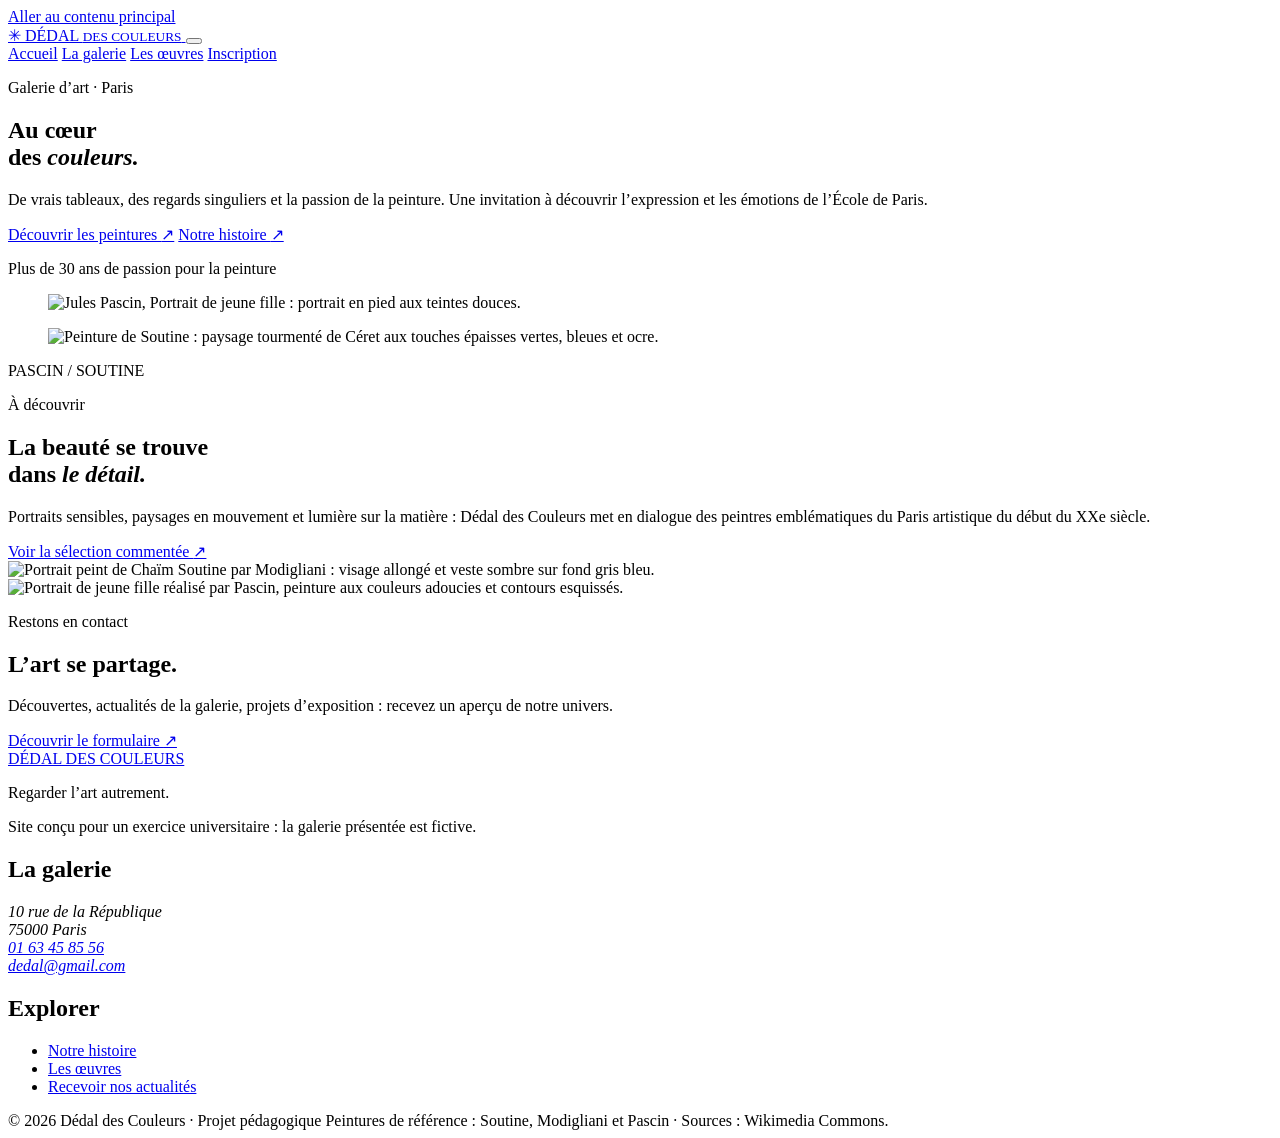
==== index.html @ a95912ec "Add files via upload" ====
<!doctype html>
<html lang="fr">
<head>
  <meta charset="utf-8">
  <meta name="viewport" content="width=device-width, initial-scale=1">
  <meta name="description" content="Découvrez Dédal des Couleurs, galerie d’art fictive à Paris : vrais tableaux de Soutine, Modigliani et Pascin, histoire et couleurs.">
  <meta name="theme-color" content="#263e35">
  <meta name="color-scheme" content="light">
  <meta property="og:type" content="website">
  <meta property="og:locale" content="fr_FR">
  <meta property="og:site_name" content="Dédal des Couleurs">
  <meta property="og:title" content="Accueil | Dédal des Couleurs — Galerie d’art à Paris">
  <meta property="og:description" content="Découvrez Dédal des Couleurs, galerie d’art fictive à Paris : vrais tableaux de Soutine, Modigliani et Pascin, histoire et couleurs.">
  <title>Accueil | Dédal des Couleurs — Galerie d’art à Paris</title>
  <link rel="icon" href="images/favicon.svg" type="image/svg+xml">
  <link rel="stylesheet" href="css/styles.css">
  <script src="js/main.js" defer></script>
</head>
<body>
  <a class="skip-link" href="#contenu">Aller au contenu principal</a>
  <header class="site-header">
    <div class="header-inner container">
      <a class="brand" href="index.html" aria-label="Dédal des Couleurs : retour à l’accueil">
        <span class="brand-mark" aria-hidden="true">✳</span>
        <span class="brand-name">DÉDAL <small>DES COULEURS</small></span>
      </a>
      <button class="menu-toggle" type="button" aria-controls="navigation" aria-expanded="false" aria-label="Ouvrir le menu">
        <span class="menu-lines" aria-hidden="true"><span></span><span></span><span></span></span>
      </button>
      <nav class="navigation" id="navigation" aria-label="Navigation principale">
      <a href="index.html" aria-current="page">Accueil</a>
      <a href="galerie.html">La galerie</a>
      <a href="oeuvres.html">Les œuvres</a>
      <a href="inscription.html">Inscription</a>
      </nav>
    </div>
  </header>
  <main id="contenu">
    <section class="hero container" aria-labelledby="accueil-titre">
      <div class="hero-copy enter">
        <p class="eyebrow">Galerie d’art · Paris</p>
        <h1 id="accueil-titre">Au cœur<br>des <em>couleurs.</em></h1>
        <p class="lead">De vrais tableaux, des regards singuliers et la passion de la peinture. Une invitation à découvrir l’expression et les émotions de l’École de Paris.</p>
        <div class="hero-actions">
          <a class="button button-dark" href="oeuvres.html">Découvrir les peintures <span aria-hidden="true">↗</span></a>
          <a class="underlined-link" href="galerie.html">Notre histoire <span aria-hidden="true">↗</span></a>
        </div>
        <p class="hero-aside"><span class="hairline" aria-hidden="true"></span> Plus de 30 ans de passion pour la peinture</p>
      </div>
      <div class="hero-art enter-delayed">
        <figure class="hero-art-primary"><img data-art-file="portrait-jeune-fille-pascin.jpg" src="images/peintures/portrait-jeune-fille-pascin.jpg" width="268" height="346" alt="Jules Pascin, Portrait de jeune fille : portrait en pied aux teintes douces." fetchpriority="high"></figure>
        <figure class="hero-art-secondary"><img data-art-file="vue-de-ceret.jpg" src="images/peintures/vue-de-ceret.jpg" width="960" height="687" alt="Peinture de Soutine : paysage tourmenté de Céret aux touches épaisses vertes, bleues et ocre." loading="lazy" referrerpolicy="no-referrer"></figure>
        <p class="art-marker">PASCIN / SOUTINE</p>
      </div>
    </section>
    <section class="section-tint" aria-labelledby="decouvrir-titre">
      <div class="container discovery-grid">
        <div class="discovery-text">
          <p class="eyebrow">À découvrir</p>
          <h2 id="decouvrir-titre">La beauté se trouve<br>dans <em>le détail.</em></h2>
          <p>Portraits sensibles, paysages en mouvement et lumière sur la matière : Dédal des Couleurs met en dialogue des peintres emblématiques du Paris artistique du début du XXe siècle.</p>
          <a class="underlined-link" href="oeuvres.html">Voir la sélection commentée <span aria-hidden="true">↗</span></a>
        </div>
        <div class="discovery-art" aria-label="Deux reproductions de peintures historiques">
          <img data-art-file="portrait-de-soutine.jpg" src="images/peintures/portrait-de-soutine.jpg" width="960" height="1490" alt="Portrait peint de Chaïm Soutine par Modigliani : visage allongé et veste sombre sur fond gris bleu." loading="lazy" referrerpolicy="no-referrer">
          <img data-art-file="portrait-jeune-fille-pascin.jpg" src="images/peintures/portrait-jeune-fille-pascin.jpg" width="500" height="700" alt="Portrait de jeune fille réalisé par Pascin, peinture aux couleurs adoucies et contours esquissés." loading="lazy" referrerpolicy="no-referrer">
        </div>
      </div>
    </section>
    <section class="container invitation" aria-labelledby="invitation-titre">
      <p class="eyebrow">Restons en contact</p>
      <h2 id="invitation-titre">L’art se partage.</h2>
      <p>Découvertes, actualités de la galerie, projets d’exposition : recevez un aperçu de notre univers.</p>
      <a class="button button-light" href="inscription.html">Découvrir le formulaire <span aria-hidden="true">↗</span></a>
    </section>
  </main>
  <footer class="site-footer">
    <div class="container footer-grid">
      <div>
        <a class="footer-brand" href="index.html">DÉDAL DES COULEURS</a>
        <p>Regarder l’art autrement.</p>
        <p class="footer-note">Site conçu pour un exercice universitaire : la galerie présentée est fictive.</p>
      </div>
      <div>
        <h2>La galerie</h2>
        <address>10 rue de la République<br>75000 Paris<br>
          <a href="tel:+33163458556">01 63 45 85 56</a><br>
          <a href="mailto:dedal@gmail.com">dedal@gmail.com</a>
        </address>
      </div>
      <div>
        <h2>Explorer</h2>
        <ul>
          <li><a href="galerie.html">Notre histoire</a></li>
          <li><a href="oeuvres.html">Les œuvres</a></li>
          <li><a href="inscription.html">Recevoir nos actualités</a></li>
        </ul>
      </div>
    </div>
    <div class="container footer-bottom">
      <span>© 2026 Dédal des Couleurs · Projet pédagogique</span>
      <span>Peintures de référence : Soutine, Modigliani et Pascin · Sources : Wikimedia Commons.</span>
    </div>
  </footer>
</body>
</html>
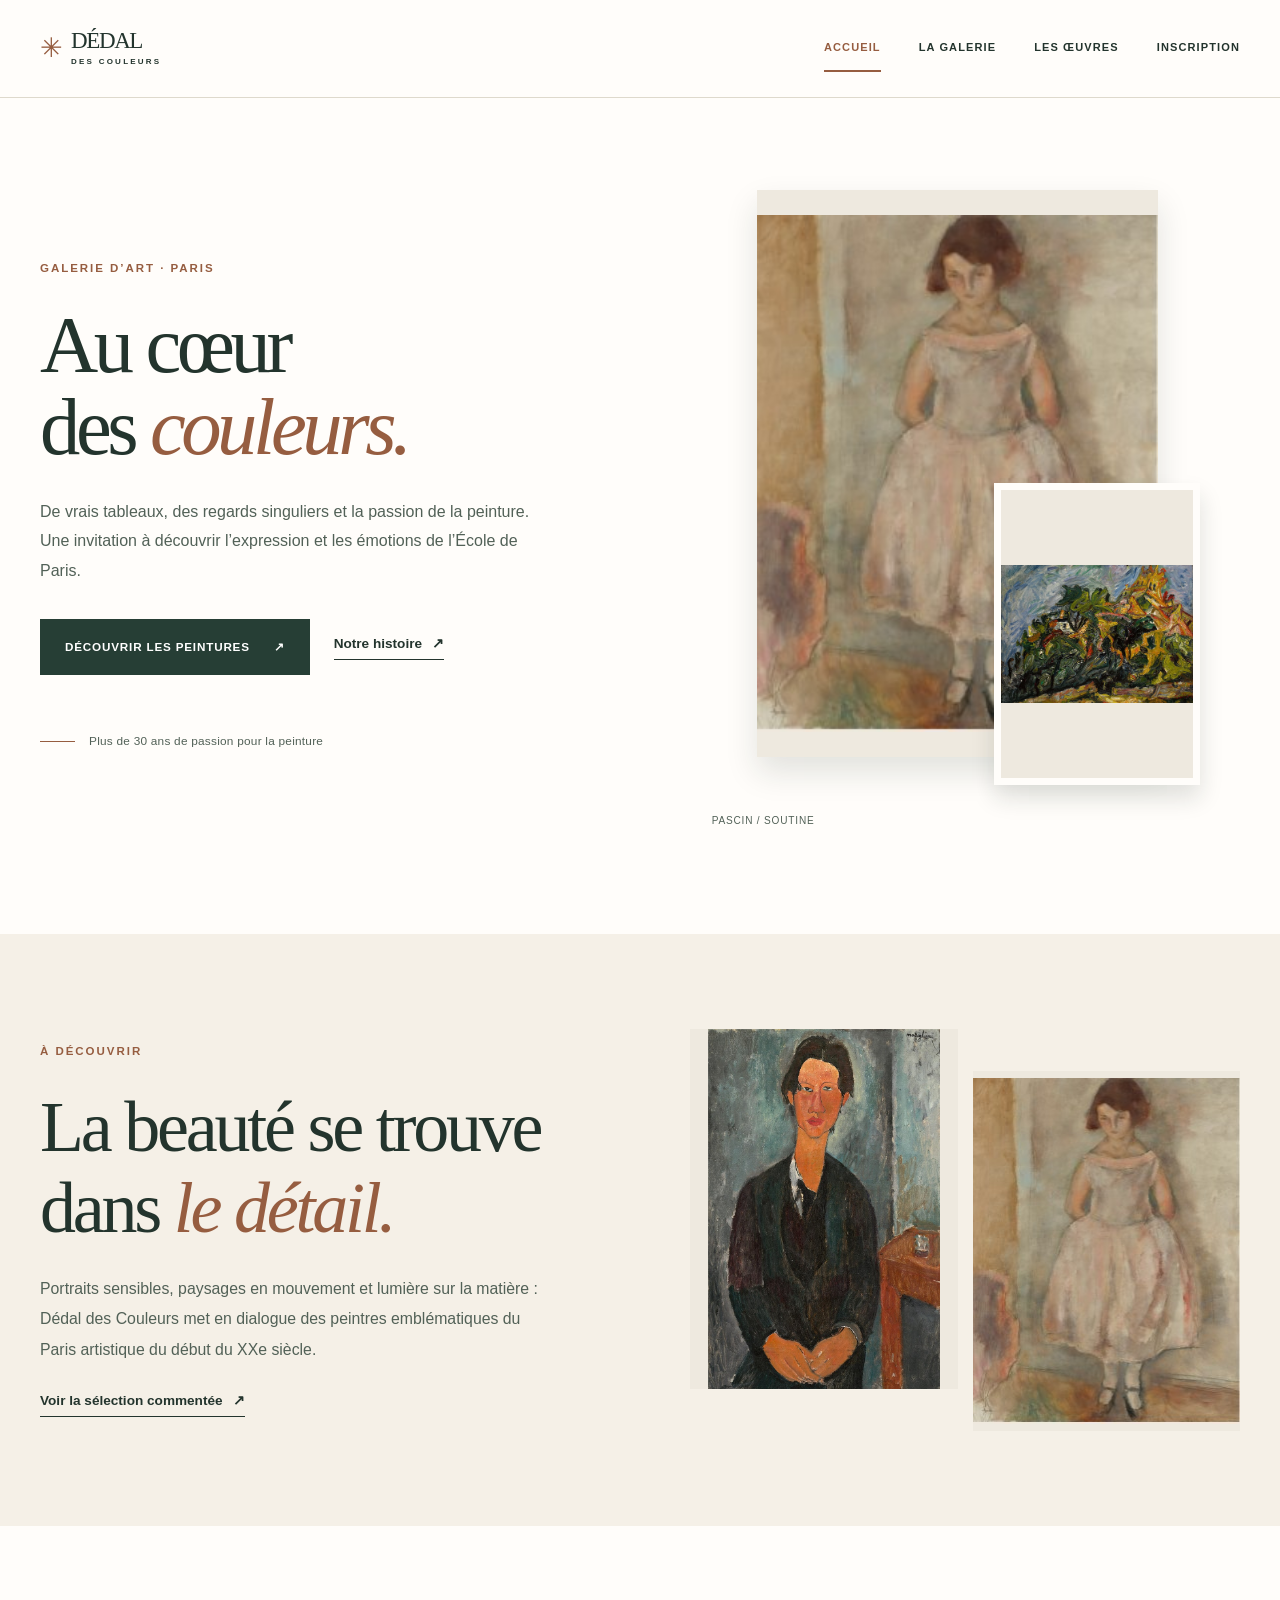
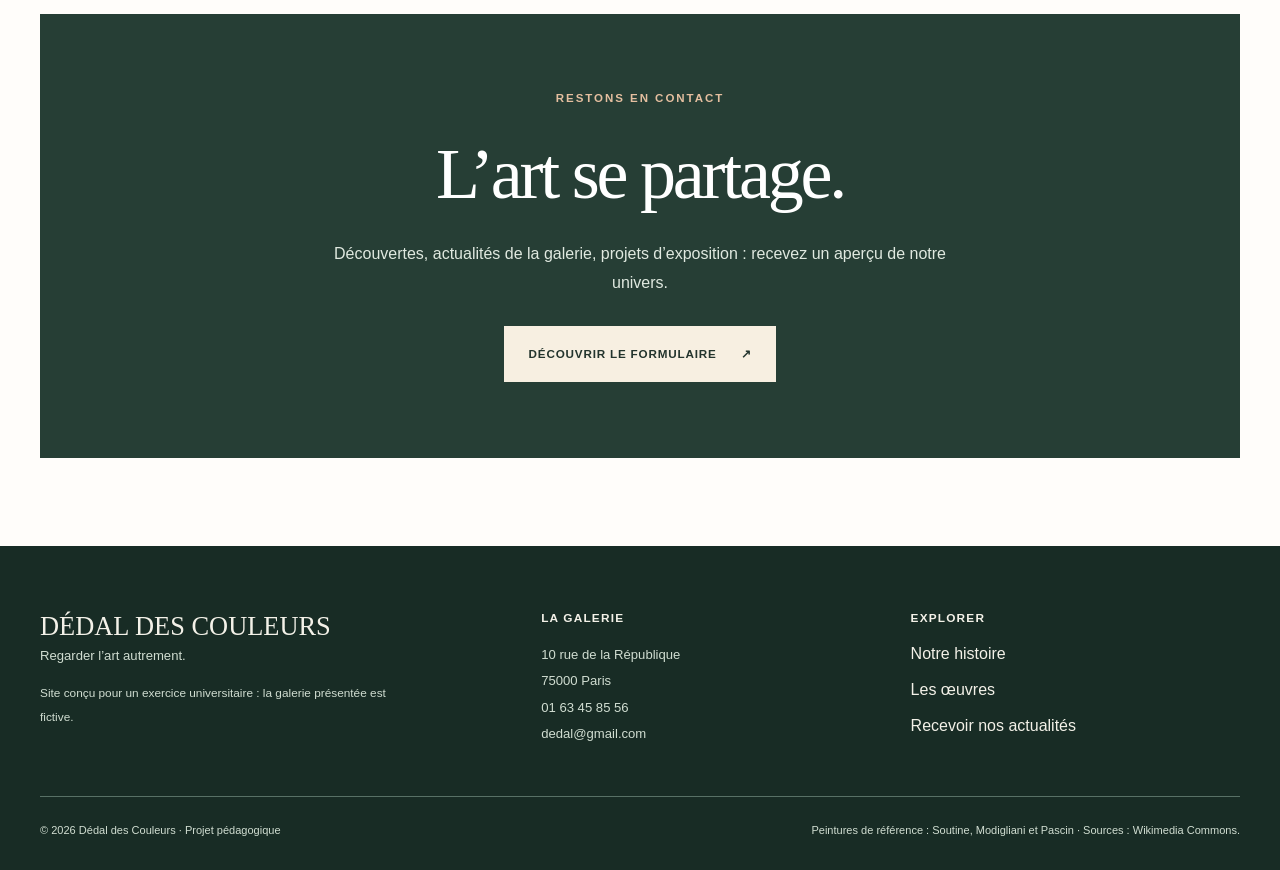
==== commit 624b4bb7: "Correction de l'accessibilité HTML de la page d'accueil" ====
--- a/index.html
+++ b/index.html
@@ -61,7 +61,7 @@
           <p>Portraits sensibles, paysages en mouvement et lumière sur la matière : Dédal des Couleurs met en dialogue des peintres emblématiques du Paris artistique du début du XXe siècle.</p>
           <a class="underlined-link" href="oeuvres.html">Voir la sélection commentée <span aria-hidden="true">↗</span></a>
         </div>
-        <div class="discovery-art" aria-label="Deux reproductions de peintures historiques">
+        <div class="discovery-art" role="group" aria-label="Deux reproductions de peintures historiques">
           <img data-art-file="portrait-de-soutine.jpg" src="images/peintures/portrait-de-soutine.jpg" width="960" height="1490" alt="Portrait peint de Chaïm Soutine par Modigliani : visage allongé et veste sombre sur fond gris bleu." loading="lazy" referrerpolicy="no-referrer">
           <img data-art-file="portrait-jeune-fille-pascin.jpg" src="images/peintures/portrait-jeune-fille-pascin.jpg" width="500" height="700" alt="Portrait de jeune fille réalisé par Pascin, peinture aux couleurs adoucies et contours esquissés." loading="lazy" referrerpolicy="no-referrer">
         </div>
--- a/css/styles.css
+++ b/css/styles.css
@@ -0,0 +1,286 @@
+/*
+  DÉDAL DES COULEURS — Intégration HTML / CSS
+  Approche mobile-first. Les variables reproduisent la direction graphique
+  du prototype Figma (vert profond, blanc cassé, ocre, typographie éditoriale).
+*/
+:root {
+  color-scheme: light;
+  --paper: #fffdfa;
+  --ink: #23342d;
+  --pine: #263e35;
+  --pine-dark: #182c25;
+  --cream: #f5f0e7;
+  --ochre: #965d40;
+  --muted: #526157;
+  --line: #ded9cc;
+  --serif: Georgia, "Times New Roman", serif;
+  --sans: "Segoe UI", Arial, Helvetica, sans-serif;
+  --radius: 0;
+  --width: 1200px;
+}
+
+/* Base et accessibilité */
+*, *::before, *::after { box-sizing: border-box; }
+html { scroll-behavior: smooth; }
+body { margin: 0; background: var(--paper); color: var(--ink); font-family: var(--sans); line-height: 1.55; }
+img { display: block; max-width: 100%; height: auto; }
+a { color: inherit; }
+button, input { font: inherit; }
+button { cursor: pointer; }
+a, button, input { -webkit-tap-highlight-color: transparent; }
+:focus-visible { outline: 3px solid #a66343; outline-offset: 4px; }
+::selection { background: #e9cbb5; color: #17251e; }
+.container { width: min(var(--width), calc(100% - 40px)); margin-inline: auto; }
+.skip-link { position: absolute; z-index: 1000; top: -100px; left: 12px; padding: 12px 20px; color: #fff; background: #182c25; }
+.skip-link:focus { top: 10px; }
+
+/* En-tête et navigation : fonctionnels sur toutes les pages */
+.site-header { position: relative; z-index: 50; background: var(--paper); border-bottom: 1px solid var(--line); }
+.header-inner { min-height: 76px; display: flex; align-items: center; justify-content: space-between; gap: 18px; flex-wrap: wrap; }
+.brand { display: inline-flex; align-items: center; gap: 8px; min-width: 0; text-decoration: none; }
+.brand-mark { color: var(--ochre); font-size: 27px; line-height: 1; }
+.brand-name { font: 400 19px/1 var(--serif); letter-spacing: -.06em; white-space: nowrap; }
+.brand-name small { display: block; font: 600 8px/1.3 var(--sans); letter-spacing: .28em; margin-top: 5px; }
+.menu-toggle { display: none; width: 44px; height: 44px; align-items: center; justify-content: center; padding: 8px; border: 1px solid #879389; background: transparent; color: var(--ink); }
+.menu-lines { display: flex; flex-direction: column; gap: 5px; }
+.menu-lines > span { display: block; width: 21px; height: 2px; background: currentColor; transition: transform .2s ease, opacity .2s ease; }
+.has-js .menu-toggle { display: flex; }
+.has-js .menu-toggle[aria-expanded="true"] .menu-lines span:first-child { transform: translateY(7px) rotate(45deg); }
+.has-js .menu-toggle[aria-expanded="true"] .menu-lines span:nth-child(2) { opacity: 0; }
+.has-js .menu-toggle[aria-expanded="true"] .menu-lines span:last-child { transform: translateY(-7px) rotate(-45deg); }
+.navigation { flex-basis: 100%; display: flex; flex-direction: column; width: 100%; padding: 0 0 12px; }
+.navigation a { display: block; padding: 12px 0; border-bottom: 1px solid var(--line); text-decoration: none; font-size: .79rem; font-weight: 650; letter-spacing: .085em; text-transform: uppercase; }
+.navigation a:hover, .navigation a[aria-current="page"] { color: var(--ochre); }
+.has-js .navigation { display: none; }
+.has-js .navigation.is-open { display: flex; }
+
+/* Composants communs */
+.eyebrow { margin: 0 0 26px; color: var(--ochre); font-size: .72rem; letter-spacing: .17em; font-weight: 700; text-transform: uppercase; }
+h1, h2, h3, p, figure { margin-top: 0; }
+h1, h2, h3 { text-wrap: balance; }
+h1, h2, h3 { font-family: var(--serif); font-weight: 400; }
+h1 em, h2 em { color: var(--ochre); font-weight: 400; }
+.lead { color: var(--muted); font-size: 1rem; line-height: 1.83; }
+.button { display: inline-flex; align-items: center; justify-content: center; gap: 24px; min-height: 56px; max-width: 100%; padding: 16px 24px; border: 1px solid transparent; border-radius: var(--radius); text-decoration: none; font-size: .73rem; line-height: 1.4; font-weight: 700; letter-spacing: .07em; text-transform: uppercase; text-align: center; transition: background-color .2s ease, transform .2s ease; }
+.button:hover { transform: translateY(-2px); }
+.button-dark { color: #fff; background: var(--pine); }
+.button-dark:hover { background: #35594a; }
+.button-light { color: var(--ink); background: #f7efe1; }
+.button-light:hover { background: #fff; }
+.underlined-link { display: inline-flex; gap: 10px; padding-bottom: 5px; border-bottom: 1px solid currentColor; text-decoration: none; font-size: .85rem; font-weight: 700; }
+.underlined-link:hover { color: var(--ochre); }
+.section-tint { background: var(--cream); }
+.small-note { font-size: .85rem; color: var(--muted); }
+
+/* Page d'accueil */
+.hero { display: grid; gap: 48px; padding-block: 70px 100px; }
+.hero-copy { align-self: center; }
+.hero h1 { margin-bottom: 29px; font-size: clamp(3.55rem, 12vw, 6rem); line-height: 1.02; letter-spacing: -.055em; }
+.hero .lead { max-width: 520px; margin-bottom: 0; }
+.hero-actions { display: flex; align-items: center; flex-wrap: wrap; gap: 24px; margin-top: 34px; }
+.hero-aside { display: flex; align-items: center; gap: 14px; margin: 57px 0 0; color: var(--muted); font-size: .74rem; letter-spacing: .02em; }
+.hairline { flex: 0 0 35px; height: 1px; background: var(--ochre); }
+.hero-art { position: relative; height: 440px; }
+.hero-art-primary { position: absolute; left: 6%; top: 0; width: 72%; height: 90%; box-shadow: 0 15px 30px #15271c20; }
+.hero-art-secondary { position: absolute; right: 0; bottom: 3%; width: 37%; height: 48%; border: 7px solid var(--paper); box-shadow: 0 13px 22px #15271c22; }
+.hero-art img { width: 100%; height: 100%; object-fit: cover; }
+.art-marker { position: absolute; left: 5%; bottom: -9px; margin: 0; color: var(--muted); font-size: .63rem; letter-spacing: .08em; }
+.discovery-grid { display: grid; gap: 36px; align-items: center; padding-block: 74px; }
+.discovery-text h2, .invitation h2 { margin-bottom: 26px; font-size: clamp(2.55rem, 10vw, 4.5rem); line-height: 1.12; letter-spacing: -.045em; }
+.discovery-text > p:not(.eyebrow) { max-width: 520px; margin-bottom: 23px; color: var(--muted); font-size: .99rem; line-height: 1.9; }
+.discovery-art { display: grid; grid-template-columns: 1fr 1fr; gap: 15px; align-items: start; }
+.discovery-art img { width: 100%; height: 240px; object-fit: cover; }
+.discovery-art img:last-child { margin-top: 42px; }
+.invitation { margin-block: 72px; padding: 64px 20px; background: var(--pine); color: #fff; text-align: center; }
+.invitation .eyebrow { color: #e5bfa0; }
+.invitation p:not(.eyebrow) { max-width: 620px; margin: 0 auto 28px; color: #e0e9e0; line-height: 1.8; }
+
+/* Galerie : histoire et informations */
+.page-heading { text-align: center; padding-block: 69px 61px; }
+.page-heading h1 { margin-bottom: 25px; font-size: clamp(3.25rem, 11.5vw, 6rem); line-height: 1.06; letter-spacing: -.048em; }
+.page-heading > p:last-child { max-width: 620px; margin: auto; color: var(--muted); line-height: 1.85; }
+.about-grid { display: grid; gap: 50px; align-items: center; padding-bottom: 96px; }
+.about-art { position: relative; margin: 0; }
+.about-art img { width: 100%; max-height: 620px; aspect-ratio: 4/5; object-fit: cover; }
+.art-label { display: block; margin-top: 14px; color: var(--muted); font-size: .7rem; letter-spacing: .04em; }
+.about-story h2 { font-size: clamp(2.55rem, 8vw, 4rem); line-height: 1.15; letter-spacing: -.047em; margin-bottom: 29px; }
+.about-story > p:not(.eyebrow) { max-width: 560px; color: var(--muted); line-height: 1.95; }
+.experience { display: flex; align-items: center; gap: 25px; border-top: 1px solid var(--line); padding-top: 20px; margin-top: 35px; }
+.experience strong { font: 400 4.3rem/1 var(--serif); color: var(--ochre); }
+.experience strong span { font-size: 2rem; }
+.experience > span { font-size: .72rem; letter-spacing: .08em; font-weight: 700; line-height: 1.8; text-transform: uppercase; }
+.values-section { padding-block: 78px 86px; }
+.values-section h2 { font-size: clamp(2.5rem, 7vw, 4rem); letter-spacing: -.045em; }
+.values-grid { display: grid; gap: 30px; margin-top: 53px; }
+.values-grid article { border-top: 1px solid #b7beb3; padding-top: 18px; }
+.item-number { color: var(--ochre); font-size: .8rem; font-weight: 700; }
+.values-grid h3 { margin: 18px 0 15px; font-size: 1.9rem; }
+.values-grid p { color: var(--muted); line-height: 1.8; }
+.visit-section { display: flex; flex-wrap: wrap; justify-content: space-between; align-items: center; gap: 30px; padding-block: 78px; }
+.visit-section h2 { font-size: clamp(2.4rem, 7vw, 3.8rem); margin-bottom: 18px; }
+.visit-section p:not(.eyebrow) { color: var(--muted); line-height: 1.8; }
+
+/* Œuvres : galerie en grille responsive */
+.collection-heading { padding-bottom: 57px; }
+.art-grid { display: grid; grid-template-columns: 1fr 1fr; gap: 39px 15px; padding-bottom: 65px; }
+.art-card { min-width: 0; }
+.art-card-media { overflow: hidden; background: #eee7db; }
+.art-card-media img { width: 100%; aspect-ratio: 3 / 3.9; height: auto; object-fit: cover; transition: transform .45s ease; }
+.art-card:hover img { transform: scale(1.025); }
+.art-card-details { display: flex; align-items: baseline; justify-content: space-between; gap: 8px; padding-top: 15px; }
+.art-card-details h2 { margin-bottom: 7px; font-size: clamp(1.13rem, 3.4vw, 1.85rem); line-height: 1.2; }
+.art-card-details p { color: var(--muted); font-size: .76rem; line-height: 1.55; }
+.art-index { color: var(--ochre); font: 1rem var(--serif); }
+.disclaimer-art { background: var(--cream); border-left: 3px solid var(--ochre); padding: 23px 28px; margin-bottom: 50px; }
+.disclaimer-art p { margin: 0; color: var(--muted); font-size: .83rem; line-height: 1.75; }
+.disclaimer-art strong { color: var(--ink); }
+.art-outro { display: flex; align-items: center; justify-content: space-between; gap: 35px; flex-wrap: wrap; padding-bottom: 105px; }
+.art-outro h2 { margin-bottom: 9px; font-size: clamp(2rem, 7vw, 3.4rem); }
+.art-outro p:last-child { color: var(--muted); }
+
+/* Inscription : formulaire de démonstration sans stockage */
+.signup-grid { display: grid; gap: 50px; padding-block: 76px 110px; }
+.signup-intro h1 { margin-bottom: 27px; font-size: clamp(3.3rem, 11vw, 6rem); line-height: 1.05; letter-spacing: -.05em; }
+.signup-intro > p:not(.eyebrow) { max-width: 510px; color: var(--muted); line-height: 1.9; }
+.signup-art { display: none; width: 58%; margin: 64px 0 0 15%; padding: 10px; background: #e9e0d3; transform: rotate(-4deg); box-shadow: 0 20px 40px #1d312820; }
+.signup-art img { width: 100%; height: 260px; object-fit: cover; }
+.form-card { align-self: start; border: 1px solid var(--line); padding: 38px 24px; background: #f8f4ee; }
+.form-card h2 { margin: 0 0 21px; font-size: clamp(2.35rem, 7vw, 3.5rem); line-height: 1.14; letter-spacing: -.045em; }
+.form-intro { margin-bottom: 34px; color: var(--muted); font-size: .86rem; }
+.field { margin-bottom: 21px; }
+.field label { display: block; margin-bottom: 9px; font-size: .82rem; font-weight: 700; }
+.field label span { color: #8e3f29; }
+.field input { width: 100%; min-height: 52px; padding: 12px 15px; border: 1px solid #89968b; border-radius: 0; background: #fff; color: var(--ink); font-size: 1rem; }
+.field input[aria-invalid="true"] { border: 2px solid #a12a1d; }
+.field-error { margin: 5px 0 0; color: #992719; font-size: .77rem; min-height: 0; }
+.form-button { width: 100%; margin: 5px 0 14px; }
+.form-message { margin: 0; min-height: 1.6em; font-size: .85rem; line-height: 1.7; color: var(--pine); }
+.form-message.is-error { color: #992719; }
+.form-disclaimer { margin: 24px 0 0; padding-top: 20px; border-top: 1px solid var(--line); color: var(--muted); font-size: .79rem; line-height: 1.8; }
+
+/* Pied de page */
+.site-footer { background: var(--pine-dark); color: #f3f1e8; padding-top: 65px; }
+.footer-grid { display: grid; gap: 32px; padding-bottom: 47px; }
+.footer-brand { display: inline-block; font: 400 1.65rem var(--serif); text-decoration: none; }
+.site-footer p, .site-footer address { color: #d0ddd1; font-style: normal; font-size: .82rem; line-height: 2; }
+.site-footer .footer-note { max-width: 370px; font-size: .74rem; }
+.site-footer h2 { font: 700 .74rem var(--sans); text-transform: uppercase; letter-spacing: .1em; margin: 0 0 17px; }
+.site-footer ul { margin: 0; padding: 0; list-style: none; }
+.site-footer li { margin-bottom: 11px; }
+.site-footer a { text-decoration: none; }
+.site-footer a:hover { text-decoration: underline; }
+.footer-bottom { display: flex; flex-direction: column; gap: 8px; border-top: 1px solid #587166; padding: 25px 0 30px; color: #d0ddd1; font-size: .69rem; }
+
+/* Animation CSS demandée dans le cahier des charges */
+@keyframes gentle-rise { from { opacity: 0; transform: translateY(18px); } to { opacity: 1; transform: translateY(0); } }
+.enter { animation: gentle-rise .7s ease-out both; }
+.enter-delayed { animation: gentle-rise .85s .16s ease-out both; }
+
+/* Tablette : 700 px et plus */
+@media (min-width: 700px) {
+  .container { width: min(var(--width), calc(100% - 72px)); }
+  .hero { grid-template-columns: 1fr 1fr; align-items: center; gap: 30px; padding-block: 92px 114px; }
+  .hero h1 { font-size: clamp(3.8rem, 6vw, 6rem); }
+  .hero-art { height: 560px; }
+  .discovery-grid { grid-template-columns: 1fr 1fr; gap: 48px; padding-block: 95px; }
+  .discovery-art img { height: 300px; }
+  .invitation { margin-block: 88px; padding: 76px 40px; }
+  .about-grid { grid-template-columns: 1fr 1fr; gap: 52px; }
+  .values-grid { grid-template-columns: repeat(3, minmax(0, 1fr)); gap: 35px; }
+  .art-grid { grid-template-columns: repeat(3, minmax(0, 1fr)); gap: 55px 25px; }
+  .art-card-details h2 { font-size: 1.45rem; }
+  .signup-grid { grid-template-columns: 1fr 1fr; gap: 40px; padding-top: 96px; }
+  .signup-intro h1 { font-size: clamp(3.35rem, 6vw, 5.9rem); }
+  .signup-art { display: block; }
+  .form-card { padding: 40px 32px; }
+  .footer-grid { grid-template-columns: 1.4fr 1fr 1fr; gap: 40px; }
+  .footer-bottom { flex-direction: row; justify-content: space-between; }
+}
+
+/* Ordinateur : 960 px et plus */
+@media (min-width: 960px) {
+  .header-inner { min-height: 97px; flex-wrap: nowrap; }
+  .brand-name { font-size: 23px; }
+  .has-js .menu-toggle, .menu-toggle { display: none; }
+  .navigation, .has-js .navigation { display: flex; flex-direction: row; flex: 0 0 auto; width: auto; gap: clamp(15px, 3vw, 38px); padding: 0; }
+  .navigation a { padding: 14px 0; border: 0; border-bottom: 2px solid transparent; font-size: .69rem; letter-spacing: .1em; }
+  .navigation a[aria-current="page"] { border-bottom-color: var(--ochre); }
+  .hero { grid-template-columns: 1.02fr .98fr; gap: 65px; }
+  .hero h1 { font-size: clamp(4.7rem, 6.3vw, 6.7rem); }
+  .hero-art { height: 630px; }
+  .discovery-grid { gap: 100px; }
+  .discovery-art img { height: 360px; }
+  .about-grid { gap: 100px; }
+  .about-story h2 { font-size: 3.8rem; }
+  .form-card { padding: 55px 48px; }
+}
+
+/* Petits téléphones : maintenir une lecture confortable sans défilement horizontal */
+@media (max-width: 380px) {
+  .container { width: calc(100% - 30px); }
+  .brand-name { font-size: 17px; }
+  .brand-mark { font-size: 23px; }
+  .hero h1 { font-size: 3.26rem; }
+  .hero-art { height: 365px; }
+  .hero-actions { align-items: flex-start; flex-direction: column; }
+  .art-grid { grid-template-columns: 1fr; }
+  .art-card-details h2 { font-size: 1.6rem; }
+  .form-card { padding: 30px 18px; }
+}
+
+/* Respect des préférences de réduction des animations */
+@media (prefers-reduced-motion: reduce) {
+  *, *::before, *::after { animation-duration: .01ms !important; animation-iteration-count: 1 !important; transition-duration: .01ms !important; scroll-behavior: auto !important; }
+}
+
+
+/* Étape 2 : œuvres authentiques — lisibilité, diversité des formats et provenance. */
+.art-card-media { min-height: 280px; display:flex; align-items:center; justify-content:center; position:relative; }
+.art-card-media a { display:flex; align-items:center; justify-content:center; width:100%; height:100%; background: #efeae0; }
+.art-card-media img { width:100%; height: auto; aspect-ratio: 3 / 3.85; object-fit: contain; padding: 9px; }
+.art-card-details { align-items:flex-start; }
+.art-card-details > div { min-width:0; }
+.art-artist { font-size:.75rem!important; font-weight:650; letter-spacing:.045em; text-transform:uppercase; color:var(--ochre)!important; margin-bottom:7px; }
+.art-medium { color:var(--muted)!important; font-size:.74rem!important; margin-bottom:11px; }
+.art-description { color:var(--ink)!important; font-size:.86rem!important; line-height:1.7!important; margin-bottom:12px; }
+.art-source { display:inline-block; font-size:.78rem; font-weight:650; text-underline-offset:4px; }
+.art-source:hover { color:var(--ochre); }
+.selection-intro { display:grid; gap:20px; padding-bottom:55px; }
+.selection-intro h2 { font-size:clamp(1.75rem,5vw,2.6rem); line-height:1.2; max-width:560px; }
+.selection-intro > p { color:var(--muted); font-size:.93rem; line-height:1.75; max-width:590px; }
+.image-connection-note { margin-top:10px!important; }
+.disclaimer-art code { overflow-wrap:anywhere; font-size:.9em; }
+.hero-art-primary, .hero-art-secondary { background: #eee9df; }
+.hero-art-primary img, .hero-art-secondary img { object-fit:contain; }
+.discovery-art img { object-fit:contain; background:#eee9df; }
+.about-art img, .signup-art img { object-fit:contain!important; background:#eee9df; }
+@media (min-width: 700px) { .selection-intro {grid-template-columns: 1fr 1fr; gap:55px;} }
+@media (prefers-reduced-motion: reduce) { .art-card-media img {transition:none;} }
+
+/* Une colonne sur téléphone : les notices restent lisibles et ne se tassent pas. */
+@media (max-width: 639px) {
+  .art-grid { grid-template-columns: 1fr; gap: 42px; }
+  .art-card-media img { aspect-ratio: 4 / 4.5; max-height: 570px; }
+  .art-description { font-size: .9rem!important; }
+  .art-card-details h2 { font-size: clamp(1.5rem, 5vw, 1.9rem); }
+}
+@media (min-width: 640px) and (max-width: 1049px) {
+  .art-grid { grid-template-columns: repeat(2, minmax(0, 1fr)); }
+}
+@media (min-width: 1050px) {
+  .art-grid { grid-template-columns: repeat(3, minmax(0, 1fr)); }
+}
+
+
+/* Les tableaux doivent rester visibles en entier dans la grille.
+   Le cadre présente un message élégant si un service d'images est hors ligne. */
+.art-card-media { background: #eee8de; }
+.art-card-media img { object-fit: contain; }
+.image-placeholder {
+  box-sizing: border-box;
+  width: 100%; min-height: 100%; height: 100%;
+  display: flex; align-items: center; justify-content: center;
+  padding: 28px 18px; text-align: center;
+  background: linear-gradient(145deg, #e8e0d5, #f3eee6);
+  color: #47594e; font-size: .82rem; line-height: 1.5;
+}
